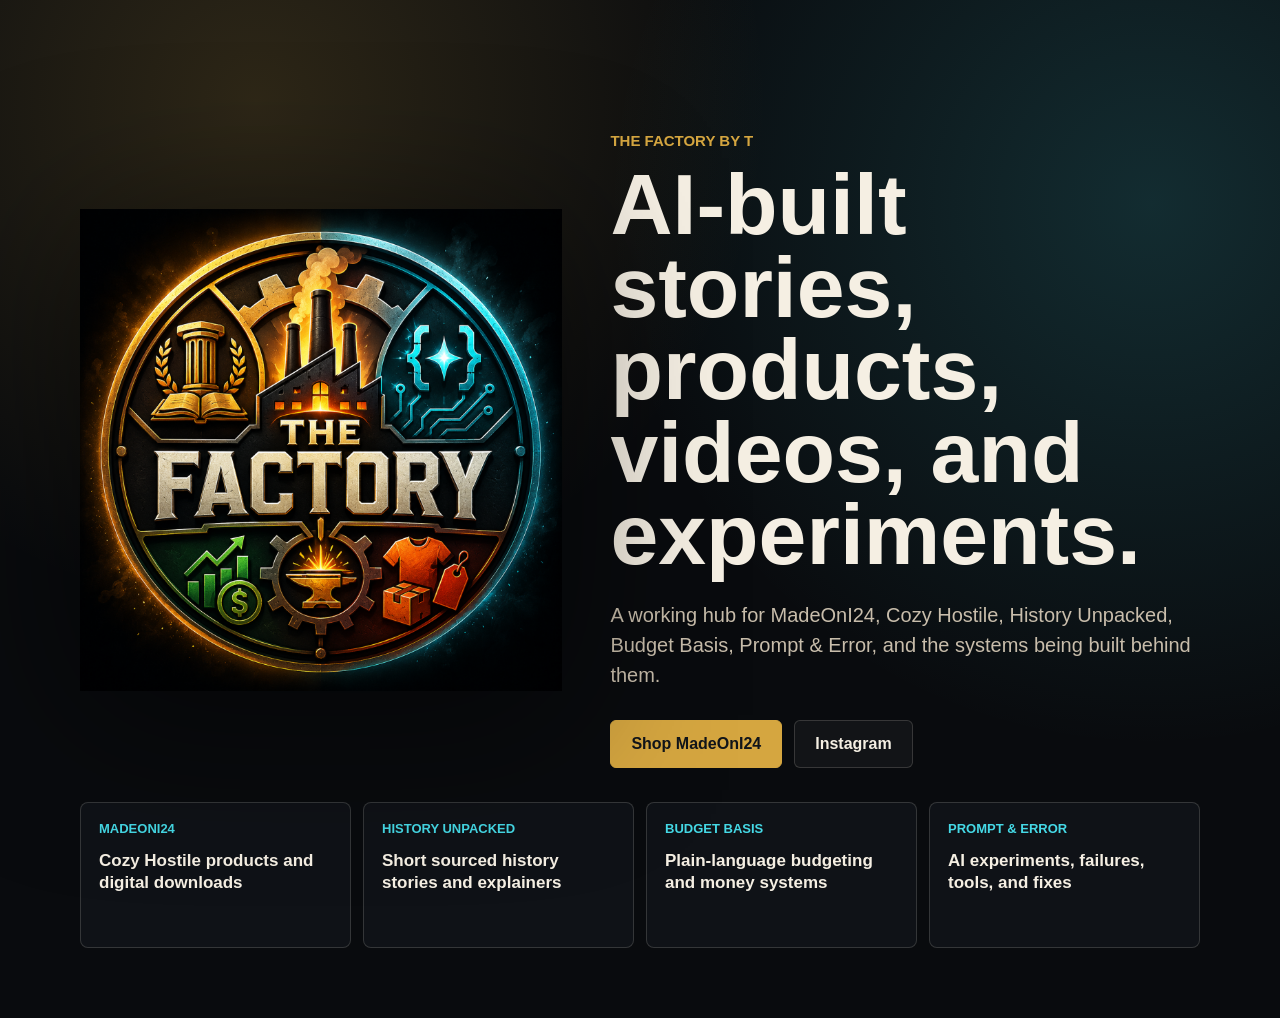
==== index.html @ a79426dd "Create The Factory landing page" ====
<!doctype html>
<html lang="en">
  <head>
    <meta charset="utf-8">
    <meta name="viewport" content="width=device-width, initial-scale=1">
    <meta name="description" content="The Factory by T: AI-built stories, products, videos, and experiments across MadeOnI24, Cozy Hostile, History Unpacked, Budget Basis, and Prompt & Error.">
    <meta name="p:domain_verify" content="b34958ebe663f56168c5a13bfd62f837">
    <meta property="og:title" content="The Factory by T">
    <meta property="og:description" content="AI-built stories, products, videos, and experiments from The Factory.">
    <meta property="og:image" content="assets/the-factory-social-preview.jpg">
    <meta name="twitter:card" content="summary_large_image">
    <title>The Factory by T</title>
    <link rel="stylesheet" href="styles.css">
  </head>
  <body>
    <main class="shell">
      <section class="hero" aria-labelledby="page-title">
        <div class="mark">
          <img src="assets/the-factory-badge.png" alt="The Factory badge with creative, tech, finance, and product icons">
        </div>
        <div class="intro">
          <p class="eyebrow">The Factory by T</p>
          <h1 id="page-title">AI-built stories, products, videos, and experiments.</h1>
          <p class="summary">
            A working hub for MadeOnI24, Cozy Hostile, History Unpacked, Budget Basis,
            Prompt &amp; Error, and the systems being built behind them.
          </p>
          <div class="actions" aria-label="Primary links">
            <a class="primary" href="https://www.etsy.com/shop/MadeOnI24">Shop MadeOnI24</a>
            <a href="https://www.instagram.com/thefactorybyt/">Instagram</a>
          </div>
        </div>
      </section>

      <section class="grid" aria-label="Factory lanes">
        <a class="lane" href="https://www.etsy.com/shop/MadeOnI24">
          <span>MadeOnI24</span>
          <strong>Cozy Hostile products and digital downloads</strong>
        </a>
        <a class="lane" href="https://www.youtube.com/@HistoryUnpacked26">
          <span>History Unpacked</span>
          <strong>Short sourced history stories and explainers</strong>
        </a>
        <a class="lane" href="https://www.youtube.com/@BudgetBasis">
          <span>Budget Basis</span>
          <strong>Plain-language budgeting and money systems</strong>
        </a>
        <a class="lane" href="https://www.youtube.com/@PromptNError">
          <span>Prompt &amp; Error</span>
          <strong>AI experiments, failures, tools, and fixes</strong>
        </a>
      </section>
    </main>
  </body>
</html>
---- styles.css ----
:root {
  color-scheme: dark;
  --bg: #090b0e;
  --panel: #11151a;
  --text: #f5efe3;
  --muted: #c8bdab;
  --gold: #d5a640;
  --cyan: #45d9e6;
  --line: rgba(245, 239, 227, 0.16);
}

* {
  box-sizing: border-box;
}

body {
  margin: 0;
  min-height: 100vh;
  font-family: Arial, Helvetica, sans-serif;
  background:
    radial-gradient(circle at 20% 10%, rgba(213, 166, 64, 0.18), transparent 32rem),
    radial-gradient(circle at 90% 20%, rgba(69, 217, 230, 0.16), transparent 34rem),
    var(--bg);
  color: var(--text);
}

a {
  color: inherit;
  text-decoration: none;
}

.shell {
  width: min(1120px, calc(100% - 32px));
  margin: 0 auto;
  padding: 42px 0;
}

.hero {
  min-height: calc(100vh - 84px);
  display: grid;
  grid-template-columns: minmax(280px, 0.9fr) minmax(280px, 1.1fr);
  gap: 48px;
  align-items: center;
}

.mark img {
  width: 100%;
  max-width: 520px;
  display: block;
  filter: drop-shadow(0 24px 80px rgba(0, 0, 0, 0.55));
}

.eyebrow {
  margin: 0 0 14px;
  color: var(--gold);
  font-size: 15px;
  font-weight: 700;
  letter-spacing: 0;
  text-transform: uppercase;
}

h1 {
  margin: 0;
  max-width: 720px;
  font-size: clamp(44px, 7vw, 86px);
  line-height: 0.96;
  letter-spacing: 0;
}

.summary {
  max-width: 650px;
  margin: 24px 0 0;
  color: var(--muted);
  font-size: 20px;
  line-height: 1.5;
}

.actions {
  display: flex;
  flex-wrap: wrap;
  gap: 12px;
  margin-top: 30px;
}

.actions a {
  min-height: 48px;
  display: inline-flex;
  align-items: center;
  justify-content: center;
  border: 1px solid var(--line);
  padding: 0 20px;
  border-radius: 6px;
  font-weight: 700;
  background: rgba(255, 255, 255, 0.04);
}

.actions .primary {
  color: #11151a;
  border-color: var(--gold);
  background: var(--gold);
}

.grid {
  display: grid;
  grid-template-columns: repeat(4, 1fr);
  gap: 12px;
  margin-top: -56px;
  padding-bottom: 28px;
}

.lane {
  min-height: 146px;
  border: 1px solid var(--line);
  border-radius: 8px;
  background: rgba(17, 21, 26, 0.78);
  padding: 18px;
}

.lane span {
  display: block;
  margin-bottom: 14px;
  color: var(--cyan);
  font-size: 13px;
  font-weight: 700;
  text-transform: uppercase;
}

.lane strong {
  font-size: 17px;
  line-height: 1.28;
}

@media (max-width: 820px) {
  .shell {
    width: min(100% - 24px, 620px);
    padding: 22px 0;
  }

  .hero {
    min-height: auto;
    grid-template-columns: 1fr;
    gap: 24px;
    padding-bottom: 84px;
  }

  .mark img {
    max-width: 360px;
    margin: 0 auto;
  }

  h1 {
    font-size: 46px;
  }

  .summary {
    font-size: 18px;
  }

  .grid {
    grid-template-columns: 1fr;
    margin-top: 0;
  }
}
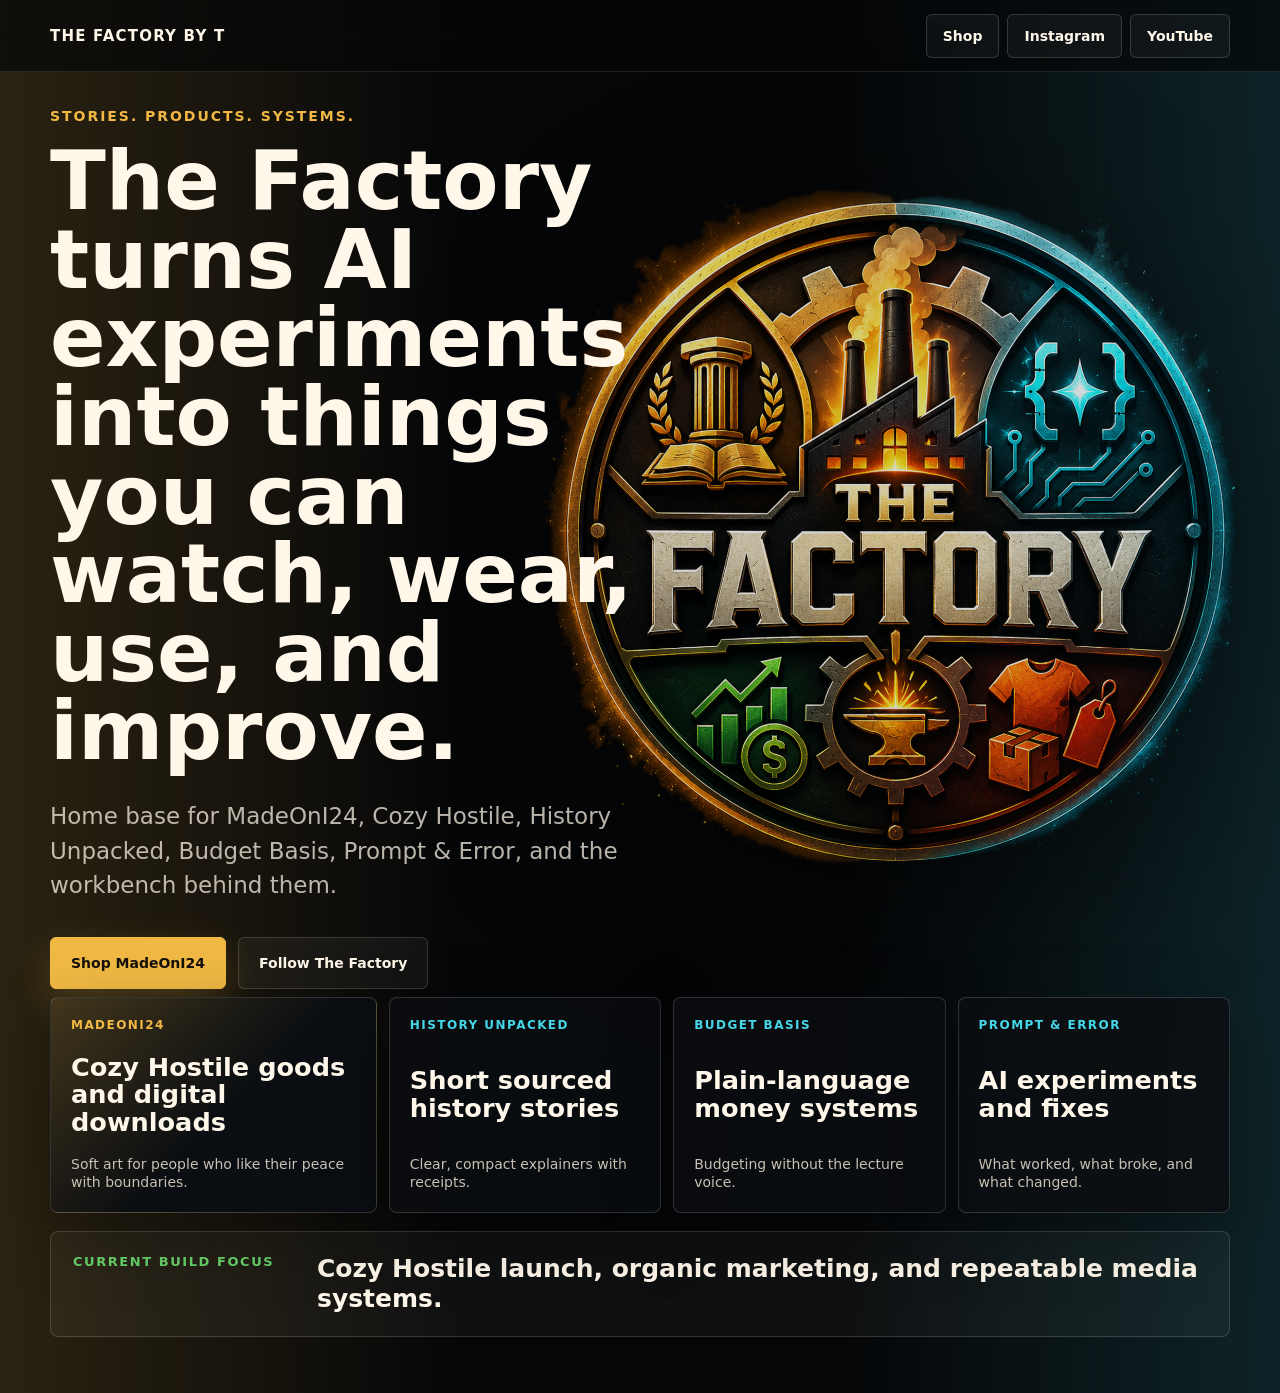
==== commit 5636386b: "Polish The Factory landing page" ====
--- a/index.html
+++ b/index.html
@@ -13,42 +13,60 @@
     <link rel="stylesheet" href="styles.css">
   </head>
   <body>
-    <main class="shell">
+    <header class="topbar" aria-label="The Factory navigation">
+      <a class="brand" href="https://htaed40.github.io/the-factory-by-t/">The Factory by T</a>
+      <nav aria-label="Primary">
+        <a href="https://www.etsy.com/shop/MadeOnI24">Shop</a>
+        <a href="https://www.instagram.com/thefactorybyt/">Instagram</a>
+        <a href="https://www.youtube.com/@HistoryUnpacked26">YouTube</a>
+      </nav>
+    </header>
+
+    <main>
       <section class="hero" aria-labelledby="page-title">
-        <div class="mark">
-          <img src="assets/the-factory-badge.png" alt="The Factory badge with creative, tech, finance, and product icons">
+        <div class="hero-art" aria-hidden="true">
+          <img src="assets/the-factory-badge-cutout.png" alt="">
         </div>
-        <div class="intro">
-          <p class="eyebrow">The Factory by T</p>
-          <h1 id="page-title">AI-built stories, products, videos, and experiments.</h1>
+        <div class="hero-copy">
+          <p class="eyebrow">Stories. Products. Systems.</p>
+          <h1 id="page-title">The Factory turns AI experiments into things you can watch, wear, use, and improve.</h1>
           <p class="summary">
-            A working hub for MadeOnI24, Cozy Hostile, History Unpacked, Budget Basis,
-            Prompt &amp; Error, and the systems being built behind them.
+            Home base for MadeOnI24, Cozy Hostile, History Unpacked, Budget Basis,
+            Prompt &amp; Error, and the workbench behind them.
           </p>
           <div class="actions" aria-label="Primary links">
             <a class="primary" href="https://www.etsy.com/shop/MadeOnI24">Shop MadeOnI24</a>
-            <a href="https://www.instagram.com/thefactorybyt/">Instagram</a>
+            <a href="https://www.instagram.com/thefactorybyt/">Follow The Factory</a>
           </div>
         </div>
       </section>
 
-      <section class="grid" aria-label="Factory lanes">
-        <a class="lane" href="https://www.etsy.com/shop/MadeOnI24">
+      <section class="lanes" aria-label="Factory lanes">
+        <a class="lane feature" href="https://www.etsy.com/shop/MadeOnI24">
           <span>MadeOnI24</span>
-          <strong>Cozy Hostile products and digital downloads</strong>
+          <strong>Cozy Hostile goods and digital downloads</strong>
+          <small>Soft art for people who like their peace with boundaries.</small>
         </a>
         <a class="lane" href="https://www.youtube.com/@HistoryUnpacked26">
           <span>History Unpacked</span>
-          <strong>Short sourced history stories and explainers</strong>
+          <strong>Short sourced history stories</strong>
+          <small>Clear, compact explainers with receipts.</small>
         </a>
         <a class="lane" href="https://www.youtube.com/@BudgetBasis">
           <span>Budget Basis</span>
-          <strong>Plain-language budgeting and money systems</strong>
+          <strong>Plain-language money systems</strong>
+          <small>Budgeting without the lecture voice.</small>
         </a>
         <a class="lane" href="https://www.youtube.com/@PromptNError">
           <span>Prompt &amp; Error</span>
-          <strong>AI experiments, failures, tools, and fixes</strong>
+          <strong>AI experiments and fixes</strong>
+          <small>What worked, what broke, and what changed.</small>
         </a>
+      </section>
+
+      <section class="note" aria-label="Current focus">
+        <p>Current build focus</p>
+        <strong>Cozy Hostile launch, organic marketing, and repeatable media systems.</strong>
       </section>
     </main>
   </body>
--- a/styles.css
+++ b/styles.css
@@ -1,27 +1,57 @@
 :root {
   color-scheme: dark;
-  --bg: #090b0e;
-  --panel: #11151a;
-  --text: #f5efe3;
-  --muted: #c8bdab;
-  --gold: #d5a640;
-  --cyan: #45d9e6;
-  --line: rgba(245, 239, 227, 0.16);
+  --bg: #050608;
+  --ink: #fff7ea;
+  --muted: #c8c0b3;
+  --soft: rgba(255, 247, 234, 0.72);
+  --line: rgba(255, 247, 234, 0.16);
+  --panel: rgba(11, 14, 18, 0.82);
+  --gold: #f1b944;
+  --green: #68d56b;
+  --cyan: #45d7e8;
+  --red: #f16838;
 }
 
 * {
   box-sizing: border-box;
 }
 
+html {
+  background: var(--bg);
+}
+
 body {
+  min-height: 100vh;
   margin: 0;
-  min-height: 100vh;
-  font-family: Arial, Helvetica, sans-serif;
+  font-family:
+    Inter, ui-sans-serif, system-ui, -apple-system, BlinkMacSystemFont, "Segoe UI",
+    sans-serif;
+  color: var(--ink);
   background:
-    radial-gradient(circle at 20% 10%, rgba(213, 166, 64, 0.18), transparent 32rem),
-    radial-gradient(circle at 90% 20%, rgba(69, 217, 230, 0.16), transparent 34rem),
-    var(--bg);
-  color: var(--text);
+    linear-gradient(90deg, rgba(241, 185, 68, 0.16), transparent 36%),
+    linear-gradient(270deg, rgba(69, 215, 232, 0.14), transparent 34%),
+    #050608;
+}
+
+body::before {
+  position: fixed;
+  inset: 0;
+  z-index: -2;
+  content: "";
+  background:
+    linear-gradient(rgba(255, 255, 255, 0.028) 1px, transparent 1px),
+    linear-gradient(90deg, rgba(255, 255, 255, 0.028) 1px, transparent 1px);
+  background-size: 56px 56px;
+  mask-image: linear-gradient(to bottom, black, transparent 78%);
+}
+
+body::after {
+  position: fixed;
+  inset: 0;
+  z-index: -1;
+  content: "";
+  background: linear-gradient(180deg, rgba(5, 6, 8, 0.14), #050608 86%);
+  pointer-events: none;
 }
 
 a {
@@ -29,49 +59,115 @@
   text-decoration: none;
 }
 
-.shell {
-  width: min(1120px, calc(100% - 32px));
-  margin: 0 auto;
-  padding: 42px 0;
+.topbar {
+  position: fixed;
+  top: 0;
+  left: 0;
+  right: 0;
+  z-index: 10;
+  display: flex;
+  align-items: center;
+  justify-content: space-between;
+  gap: 24px;
+  min-height: 72px;
+  padding: 0 max(24px, calc((100vw - 1180px) / 2));
+  border-bottom: 1px solid rgba(255, 247, 234, 0.1);
+  background: rgba(5, 6, 8, 0.68);
+  backdrop-filter: blur(18px);
+}
+
+.brand {
+  font-size: 15px;
+  font-weight: 800;
+  letter-spacing: 0.08em;
+  text-transform: uppercase;
+}
+
+nav {
+  display: flex;
+  flex-wrap: wrap;
+  gap: 8px;
+  justify-content: flex-end;
+}
+
+nav a,
+.actions a {
+  display: inline-flex;
+  align-items: center;
+  justify-content: center;
+  min-height: 44px;
+  border: 1px solid var(--line);
+  border-radius: 6px;
+  padding: 0 16px;
+  font-size: 14px;
+  font-weight: 800;
+  background: rgba(255, 255, 255, 0.045);
+  transition: transform 180ms ease, border-color 180ms ease, background 180ms ease;
+}
+
+nav a:hover,
+.actions a:hover,
+.lane:hover {
+  transform: translateY(-2px);
+  border-color: rgba(255, 247, 234, 0.34);
+}
+
+main {
+  overflow: hidden;
 }
 
 .hero {
-  min-height: calc(100vh - 84px);
+  position: relative;
   display: grid;
-  grid-template-columns: minmax(280px, 0.9fr) minmax(280px, 1.1fr);
-  gap: 48px;
   align-items: center;
-}
-
-.mark img {
+  min-height: 84vh;
+  padding: 108px max(24px, calc((100vw - 1180px) / 2)) 70px;
+}
+
+.hero-art {
+  position: absolute;
+  top: 50%;
+  right: max(24px, calc((100vw - 1180px) / 2 - 360px));
+  width: min(720px, 58vw);
+  transform: translateY(-50%);
+  opacity: 0.84;
+}
+
+.hero-art img {
+  display: block;
   width: 100%;
-  max-width: 520px;
-  display: block;
-  filter: drop-shadow(0 24px 80px rgba(0, 0, 0, 0.55));
+  filter: drop-shadow(0 40px 96px rgba(0, 0, 0, 0.72));
+}
+
+.hero-copy {
+  position: relative;
+  z-index: 1;
+  width: min(670px, 100%);
 }
 
 .eyebrow {
-  margin: 0 0 14px;
+  margin: 0 0 18px;
   color: var(--gold);
-  font-size: 15px;
-  font-weight: 700;
-  letter-spacing: 0;
+  font-size: 14px;
+  font-weight: 900;
+  letter-spacing: 0.14em;
   text-transform: uppercase;
 }
 
 h1 {
+  max-width: 680px;
   margin: 0;
-  max-width: 720px;
-  font-size: clamp(44px, 7vw, 86px);
+  font-size: clamp(46px, 6.4vw, 82px);
   line-height: 0.96;
   letter-spacing: 0;
+  text-wrap: balance;
 }
 
 .summary {
-  max-width: 650px;
-  margin: 24px 0 0;
-  color: var(--muted);
-  font-size: 20px;
+  max-width: 680px;
+  margin: 28px 0 0;
+  color: var(--soft);
+  font-size: clamp(18px, 2vw, 23px);
   line-height: 1.5;
 }
 
@@ -79,85 +175,183 @@
   display: flex;
   flex-wrap: wrap;
   gap: 12px;
-  margin-top: 30px;
+  margin-top: 34px;
 }
 
 .actions a {
-  min-height: 48px;
-  display: inline-flex;
-  align-items: center;
-  justify-content: center;
-  border: 1px solid var(--line);
+  min-height: 52px;
   padding: 0 20px;
-  border-radius: 6px;
-  font-weight: 700;
-  background: rgba(255, 255, 255, 0.04);
 }
 
 .actions .primary {
-  color: #11151a;
+  color: #15100a;
   border-color: var(--gold);
   background: var(--gold);
-}
-
-.grid {
+  box-shadow: 0 14px 38px rgba(241, 185, 68, 0.22);
+}
+
+.lanes {
+  position: relative;
+  z-index: 2;
   display: grid;
-  grid-template-columns: repeat(4, 1fr);
+  grid-template-columns: 1.2fr repeat(3, 1fr);
   gap: 12px;
-  margin-top: -56px;
-  padding-bottom: 28px;
+  width: min(1180px, calc(100% - 48px));
+  margin: -62px auto 0;
 }
 
 .lane {
-  min-height: 146px;
+  display: flex;
+  min-height: 188px;
+  flex-direction: column;
+  justify-content: space-between;
   border: 1px solid var(--line);
   border-radius: 8px;
-  background: rgba(17, 21, 26, 0.78);
-  padding: 18px;
+  padding: 20px;
+  background: var(--panel);
+  box-shadow: 0 22px 70px rgba(0, 0, 0, 0.28);
+  transition: transform 180ms ease, border-color 180ms ease, background 180ms ease;
+}
+
+.lane.feature {
+  background:
+    linear-gradient(135deg, rgba(241, 185, 68, 0.22), rgba(11, 14, 18, 0.88) 54%),
+    var(--panel);
 }
 
 .lane span {
+  color: var(--cyan);
+  font-size: 12px;
+  font-weight: 900;
+  letter-spacing: 0.12em;
+  text-transform: uppercase;
+}
+
+.lane.feature span {
+  color: var(--gold);
+}
+
+.lane strong {
   display: block;
-  margin-bottom: 14px;
-  color: var(--cyan);
+  margin-top: 22px;
+  font-size: clamp(20px, 2vw, 26px);
+  line-height: 1.08;
+}
+
+.lane small {
+  display: block;
+  margin-top: 18px;
+  color: var(--muted);
+  font-size: 14px;
+  line-height: 1.35;
+}
+
+.note {
+  display: grid;
+  grid-template-columns: 220px 1fr;
+  gap: 24px;
+  width: min(1180px, calc(100% - 48px));
+  margin: 18px auto 56px;
+  border: 1px solid var(--line);
+  border-radius: 8px;
+  padding: 22px;
+  background: rgba(255, 247, 234, 0.045);
+}
+
+.note p {
+  margin: 0;
+  color: var(--green);
   font-size: 13px;
-  font-weight: 700;
+  font-weight: 900;
+  letter-spacing: 0.12em;
   text-transform: uppercase;
 }
 
-.lane strong {
-  font-size: 17px;
-  line-height: 1.28;
-}
-
-@media (max-width: 820px) {
-  .shell {
-    width: min(100% - 24px, 620px);
-    padding: 22px 0;
+.note strong {
+  font-size: clamp(18px, 2vw, 25px);
+  line-height: 1.2;
+}
+
+@media (prefers-reduced-motion: reduce) {
+  *,
+  *::before,
+  *::after {
+    scroll-behavior: auto !important;
+    transition: none !important;
+  }
+}
+
+@media (max-width: 980px) {
+  .topbar {
+    position: static;
+    min-height: auto;
+    align-items: flex-start;
+    padding: 18px 18px 0;
+    border-bottom: 0;
+    background: transparent;
+    backdrop-filter: none;
   }
 
   .hero {
     min-height: auto;
+    padding: 42px 18px 76px;
+  }
+
+  .hero-art {
+    top: 28px;
+    right: -110px;
+    width: min(520px, 86vw);
+    transform: none;
+    opacity: 0.42;
+  }
+
+  h1 {
+    font-size: clamp(44px, 14vw, 72px);
+  }
+
+  .lanes {
+    grid-template-columns: 1fr 1fr;
+    width: calc(100% - 36px);
+  }
+
+  .note {
     grid-template-columns: 1fr;
-    gap: 24px;
-    padding-bottom: 84px;
-  }
-
-  .mark img {
-    max-width: 360px;
-    margin: 0 auto;
-  }
-
-  h1 {
-    font-size: 46px;
+    width: calc(100% - 36px);
+  }
+}
+
+@media (max-width: 640px) {
+  .topbar {
+    display: block;
+  }
+
+  nav {
+    justify-content: flex-start;
+    margin-top: 14px;
+  }
+
+  nav a {
+    min-height: 38px;
+    padding: 0 12px;
+  }
+
+  .hero {
+    padding-top: 38px;
   }
 
   .summary {
-    font-size: 18px;
-  }
-
-  .grid {
+    font-size: 17px;
+  }
+
+  .actions a {
+    width: 100%;
+  }
+
+  .lanes {
     grid-template-columns: 1fr;
-    margin-top: 0;
-  }
-}
+  }
+
+  .lane {
+    min-height: 150px;
+  }
+}
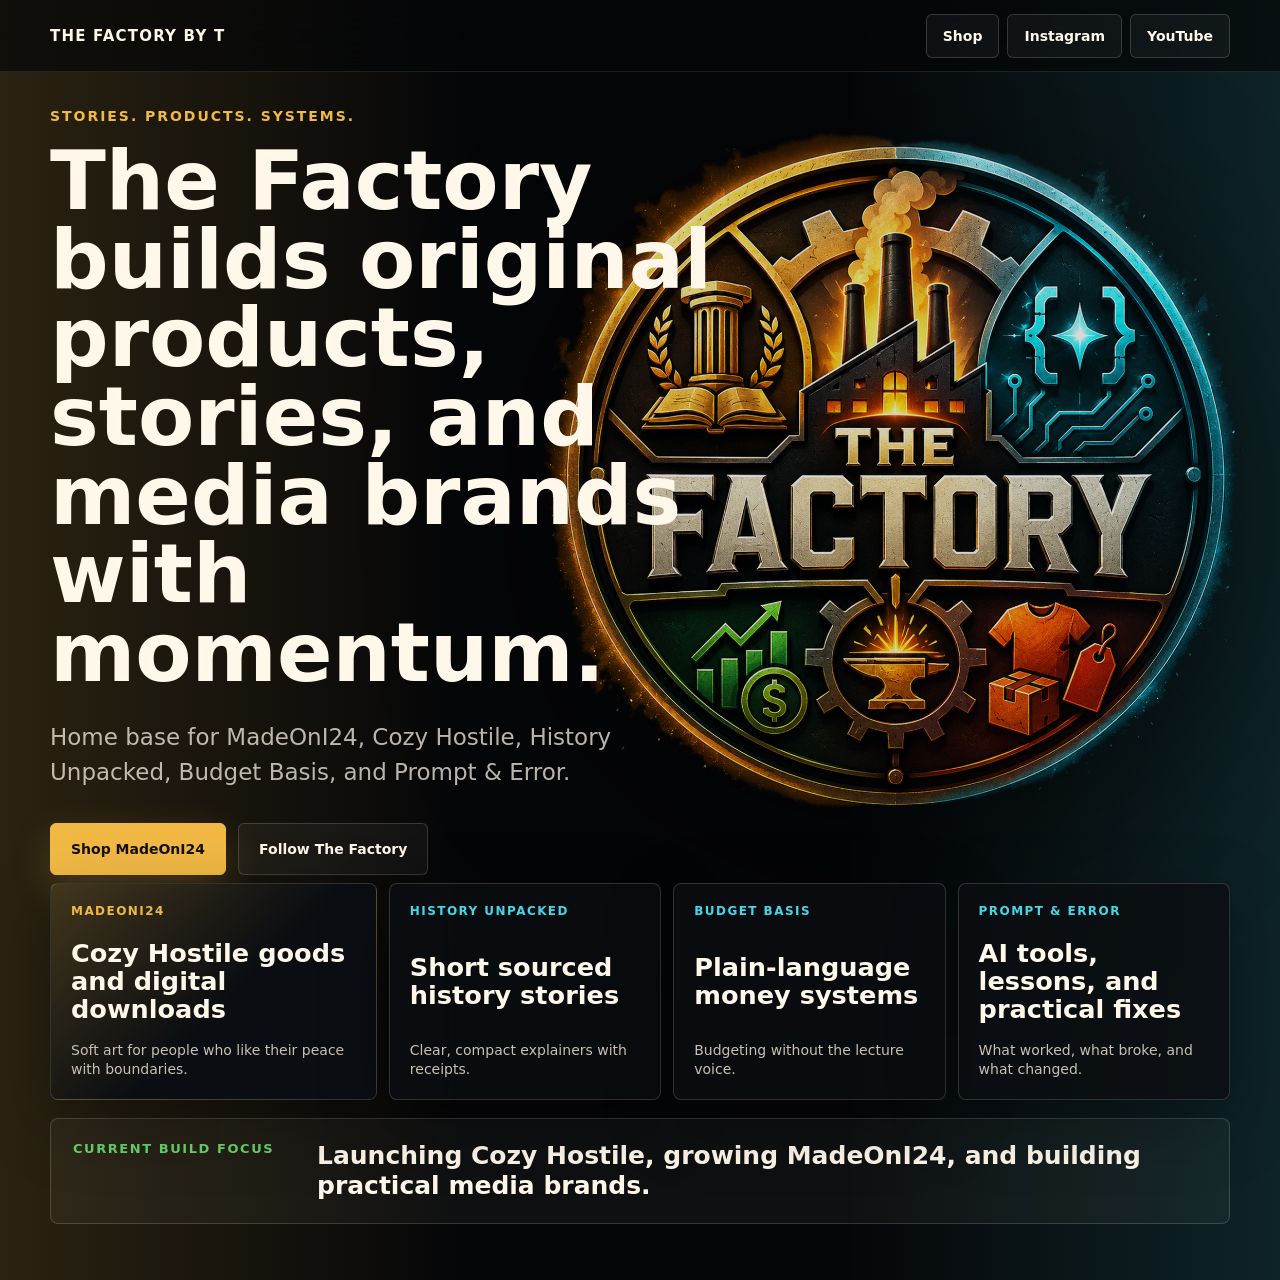
==== commit 8ca65110: "Refine landing page business positioning" ====
--- a/index.html
+++ b/index.html
@@ -3,10 +3,10 @@
   <head>
     <meta charset="utf-8">
     <meta name="viewport" content="width=device-width, initial-scale=1">
-    <meta name="description" content="The Factory by T: AI-built stories, products, videos, and experiments across MadeOnI24, Cozy Hostile, History Unpacked, Budget Basis, and Prompt & Error.">
+    <meta name="description" content="The Factory by T is a creative commerce and media studio building original products, stories, and practical content brands.">
     <meta name="p:domain_verify" content="b34958ebe663f56168c5a13bfd62f837">
     <meta property="og:title" content="The Factory by T">
-    <meta property="og:description" content="AI-built stories, products, videos, and experiments from The Factory.">
+    <meta property="og:description" content="Original products, stories, and practical media from The Factory by T.">
     <meta property="og:image" content="assets/the-factory-social-preview.jpg">
     <meta name="twitter:card" content="summary_large_image">
     <title>The Factory by T</title>
@@ -29,10 +29,10 @@
         </div>
         <div class="hero-copy">
           <p class="eyebrow">Stories. Products. Systems.</p>
-          <h1 id="page-title">The Factory turns AI experiments into things you can watch, wear, use, and improve.</h1>
+          <h1 id="page-title">The Factory builds original products, stories, and media brands with momentum.</h1>
           <p class="summary">
             Home base for MadeOnI24, Cozy Hostile, History Unpacked, Budget Basis,
-            Prompt &amp; Error, and the workbench behind them.
+            and Prompt &amp; Error.
           </p>
           <div class="actions" aria-label="Primary links">
             <a class="primary" href="https://www.etsy.com/shop/MadeOnI24">Shop MadeOnI24</a>
@@ -59,14 +59,14 @@
         </a>
         <a class="lane" href="https://www.youtube.com/@PromptNError">
           <span>Prompt &amp; Error</span>
-          <strong>AI experiments and fixes</strong>
+          <strong>AI tools, lessons, and practical fixes</strong>
           <small>What worked, what broke, and what changed.</small>
         </a>
       </section>
 
       <section class="note" aria-label="Current focus">
         <p>Current build focus</p>
-        <strong>Cozy Hostile launch, organic marketing, and repeatable media systems.</strong>
+        <strong>Launching Cozy Hostile, growing MadeOnI24, and building practical media brands.</strong>
       </section>
     </main>
   </body>
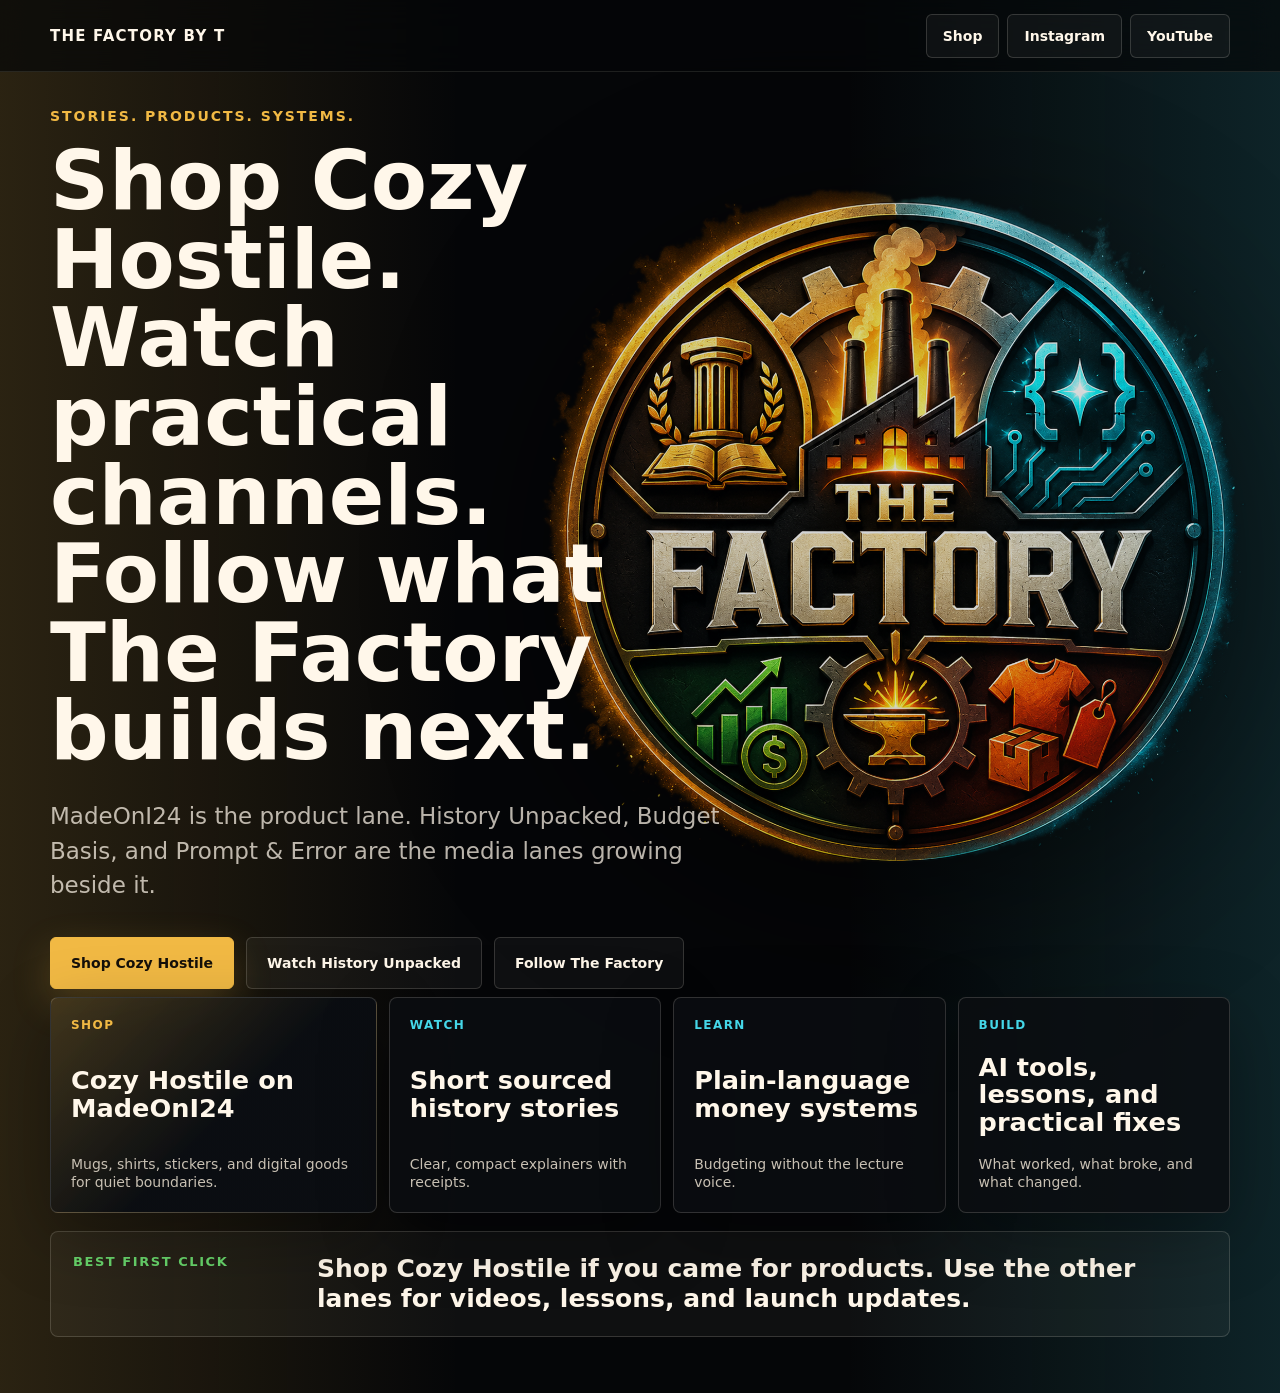
==== commit 1c5b95bb: "Improve landing page conversion tracking" ====
--- a/index.html
+++ b/index.html
@@ -16,9 +16,9 @@
     <header class="topbar" aria-label="The Factory navigation">
       <a class="brand" href="https://htaed40.github.io/the-factory-by-t/">The Factory by T</a>
       <nav aria-label="Primary">
-        <a href="https://www.etsy.com/shop/MadeOnI24">Shop</a>
+        <a href="https://www.etsy.com/shop/MadeOnI24" data-track data-campaign="cozy_hostile_launch">Shop</a>
         <a href="https://www.instagram.com/thefactorybyt/">Instagram</a>
-        <a href="https://www.youtube.com/@HistoryUnpacked26">YouTube</a>
+        <a href="https://www.youtube.com/@HistoryUnpacked26" data-track data-campaign="history_unpacked">YouTube</a>
       </nav>
     </header>
 
@@ -29,45 +29,63 @@
         </div>
         <div class="hero-copy">
           <p class="eyebrow">Stories. Products. Systems.</p>
-          <h1 id="page-title">The Factory builds original products, stories, and media brands with momentum.</h1>
+          <h1 id="page-title">Shop Cozy Hostile. Watch practical channels. Follow what The Factory builds next.</h1>
           <p class="summary">
-            Home base for MadeOnI24, Cozy Hostile, History Unpacked, Budget Basis,
-            and Prompt &amp; Error.
+            MadeOnI24 is the product lane. History Unpacked, Budget Basis, and
+            Prompt &amp; Error are the media lanes growing beside it.
           </p>
           <div class="actions" aria-label="Primary links">
-            <a class="primary" href="https://www.etsy.com/shop/MadeOnI24">Shop MadeOnI24</a>
+            <a class="primary" href="https://www.etsy.com/shop/MadeOnI24" data-track data-campaign="cozy_hostile_launch">Shop Cozy Hostile</a>
+            <a href="https://www.youtube.com/@HistoryUnpacked26" data-track data-campaign="history_unpacked">Watch History Unpacked</a>
             <a href="https://www.instagram.com/thefactorybyt/">Follow The Factory</a>
           </div>
         </div>
       </section>
 
       <section class="lanes" aria-label="Factory lanes">
-        <a class="lane feature" href="https://www.etsy.com/shop/MadeOnI24">
-          <span>MadeOnI24</span>
-          <strong>Cozy Hostile goods and digital downloads</strong>
-          <small>Soft art for people who like their peace with boundaries.</small>
+        <a class="lane feature" href="https://www.etsy.com/shop/MadeOnI24" data-track data-campaign="cozy_hostile_launch">
+          <span>Shop</span>
+          <strong>Cozy Hostile on MadeOnI24</strong>
+          <small>Mugs, shirts, stickers, and digital goods for quiet boundaries.</small>
         </a>
-        <a class="lane" href="https://www.youtube.com/@HistoryUnpacked26">
-          <span>History Unpacked</span>
+        <a class="lane" href="https://www.youtube.com/@HistoryUnpacked26" data-track data-campaign="history_unpacked">
+          <span>Watch</span>
           <strong>Short sourced history stories</strong>
           <small>Clear, compact explainers with receipts.</small>
         </a>
-        <a class="lane" href="https://www.youtube.com/@BudgetBasis">
-          <span>Budget Basis</span>
+        <a class="lane" href="https://www.youtube.com/@BudgetBasis" data-track data-campaign="budget_basis">
+          <span>Learn</span>
           <strong>Plain-language money systems</strong>
           <small>Budgeting without the lecture voice.</small>
         </a>
-        <a class="lane" href="https://www.youtube.com/@PromptNError">
-          <span>Prompt &amp; Error</span>
+        <a class="lane" href="https://www.youtube.com/@PromptNError" data-track data-campaign="prompt_error">
+          <span>Build</span>
           <strong>AI tools, lessons, and practical fixes</strong>
           <small>What worked, what broke, and what changed.</small>
         </a>
       </section>
 
       <section class="note" aria-label="Current focus">
-        <p>Current build focus</p>
-        <strong>Launching Cozy Hostile, growing MadeOnI24, and building practical media brands.</strong>
+        <p>Best first click</p>
+        <strong>Shop Cozy Hostile if you came for products. Use the other lanes for videos, lessons, and launch updates.</strong>
       </section>
     </main>
+    <script>
+      (() => {
+        const incoming = new URLSearchParams(window.location.search);
+        const source = incoming.get("utm_source") || "the_factory_landing";
+        const medium = incoming.get("utm_medium") || "site";
+        document.querySelectorAll("a[data-track]").forEach((link) => {
+          const url = new URL(link.href);
+          url.searchParams.set("utm_source", source);
+          url.searchParams.set("utm_medium", medium);
+          url.searchParams.set(
+            "utm_campaign",
+            link.dataset.campaign || incoming.get("utm_campaign") || "factory_launch"
+          );
+          link.href = url.toString();
+        });
+      })();
+    </script>
   </body>
 </html>
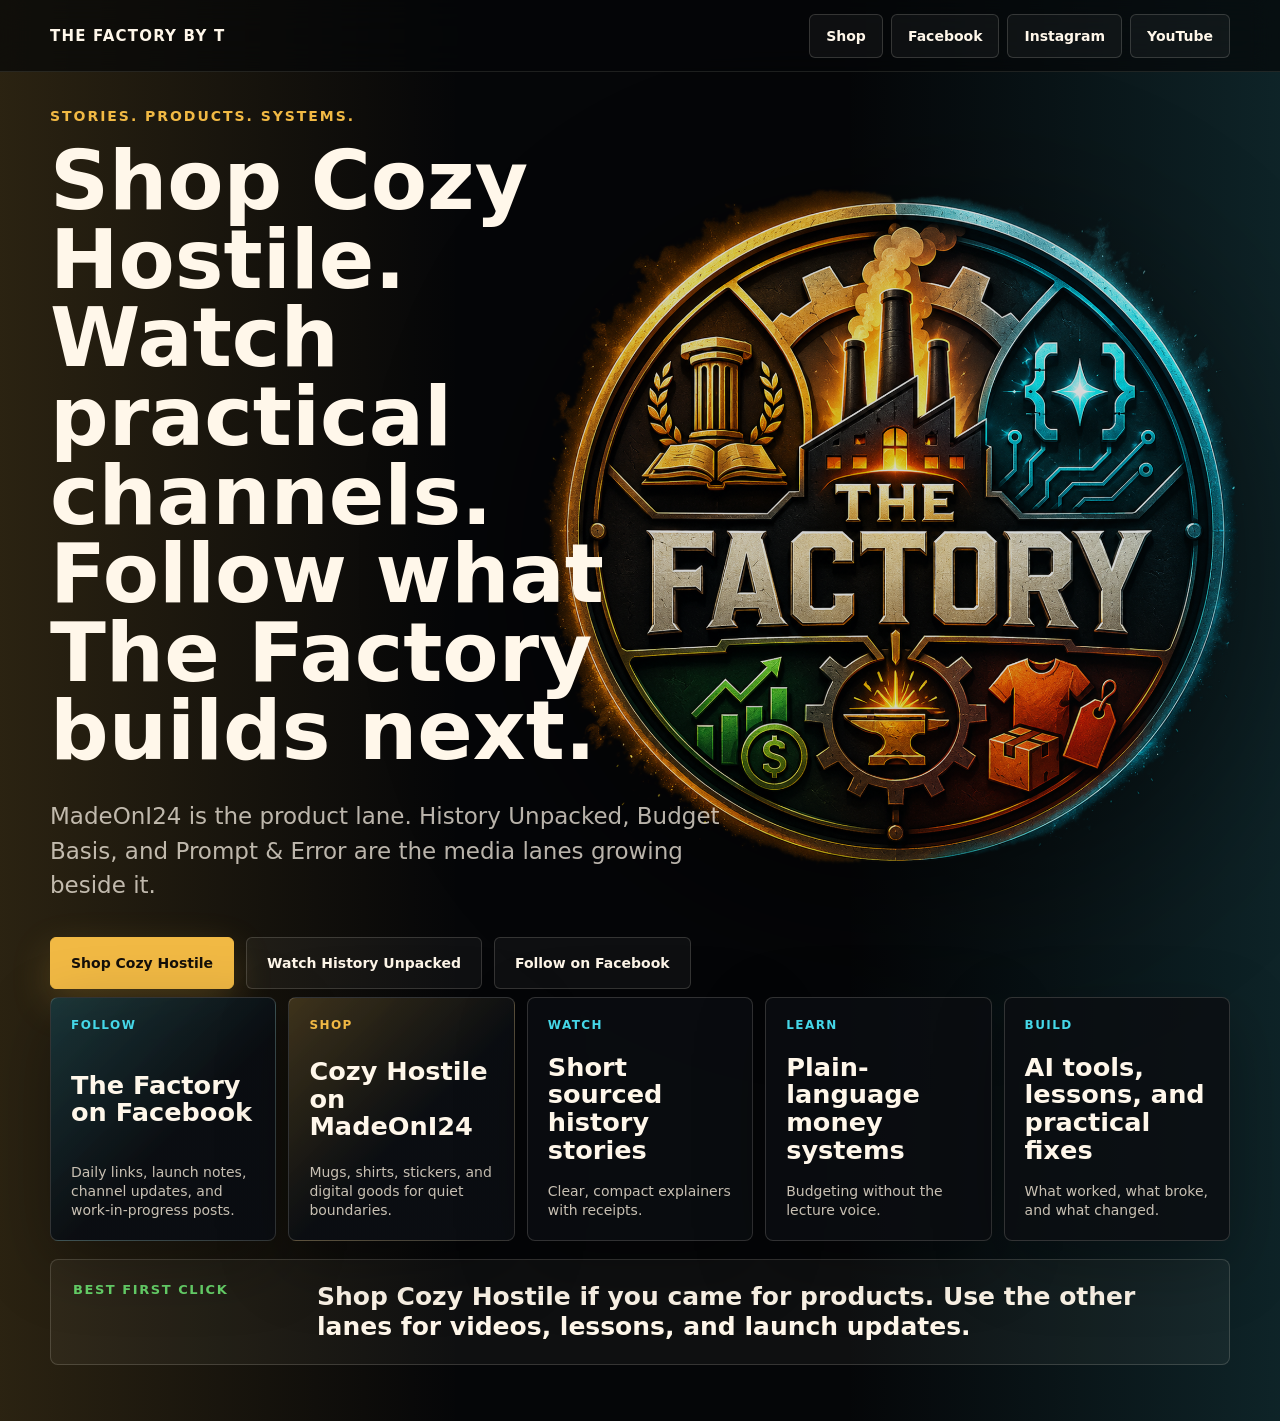
==== commit c4601f53: "Add Facebook follow link to landing page" ====
--- a/index.html
+++ b/index.html
@@ -17,6 +17,7 @@
       <a class="brand" href="https://htaed40.github.io/the-factory-by-t/">The Factory by T</a>
       <nav aria-label="Primary">
         <a href="https://www.etsy.com/shop/MadeOnI24" data-track data-campaign="cozy_hostile_launch">Shop</a>
+        <a href="https://www.facebook.com/profile.php?id=61591492502762" data-track data-campaign="facebook_follow">Facebook</a>
         <a href="https://www.instagram.com/thefactorybyt/">Instagram</a>
         <a href="https://www.youtube.com/@HistoryUnpacked26" data-track data-campaign="history_unpacked">YouTube</a>
       </nav>
@@ -37,12 +38,17 @@
           <div class="actions" aria-label="Primary links">
             <a class="primary" href="https://www.etsy.com/shop/MadeOnI24" data-track data-campaign="cozy_hostile_launch">Shop Cozy Hostile</a>
             <a href="https://www.youtube.com/@HistoryUnpacked26" data-track data-campaign="history_unpacked">Watch History Unpacked</a>
-            <a href="https://www.instagram.com/thefactorybyt/">Follow The Factory</a>
+            <a href="https://www.facebook.com/profile.php?id=61591492502762" data-track data-campaign="facebook_follow">Follow on Facebook</a>
           </div>
         </div>
       </section>
 
       <section class="lanes" aria-label="Factory lanes">
+        <a class="lane social" href="https://www.facebook.com/profile.php?id=61591492502762" data-track data-campaign="facebook_follow">
+          <span>Follow</span>
+          <strong>The Factory on Facebook</strong>
+          <small>Daily links, launch notes, channel updates, and work-in-progress posts.</small>
+        </a>
         <a class="lane feature" href="https://www.etsy.com/shop/MadeOnI24" data-track data-campaign="cozy_hostile_launch">
           <span>Shop</span>
           <strong>Cozy Hostile on MadeOnI24</strong>
--- a/styles.css
+++ b/styles.css
@@ -194,7 +194,7 @@
   position: relative;
   z-index: 2;
   display: grid;
-  grid-template-columns: 1.2fr repeat(3, 1fr);
+  grid-template-columns: repeat(5, minmax(0, 1fr));
   gap: 12px;
   width: min(1180px, calc(100% - 48px));
   margin: -62px auto 0;
@@ -219,6 +219,12 @@
     var(--panel);
 }
 
+.lane.social {
+  background:
+    linear-gradient(135deg, rgba(69, 215, 232, 0.18), rgba(11, 14, 18, 0.88) 56%),
+    var(--panel);
+}
+
 .lane span {
   color: var(--cyan);
   font-size: 12px;
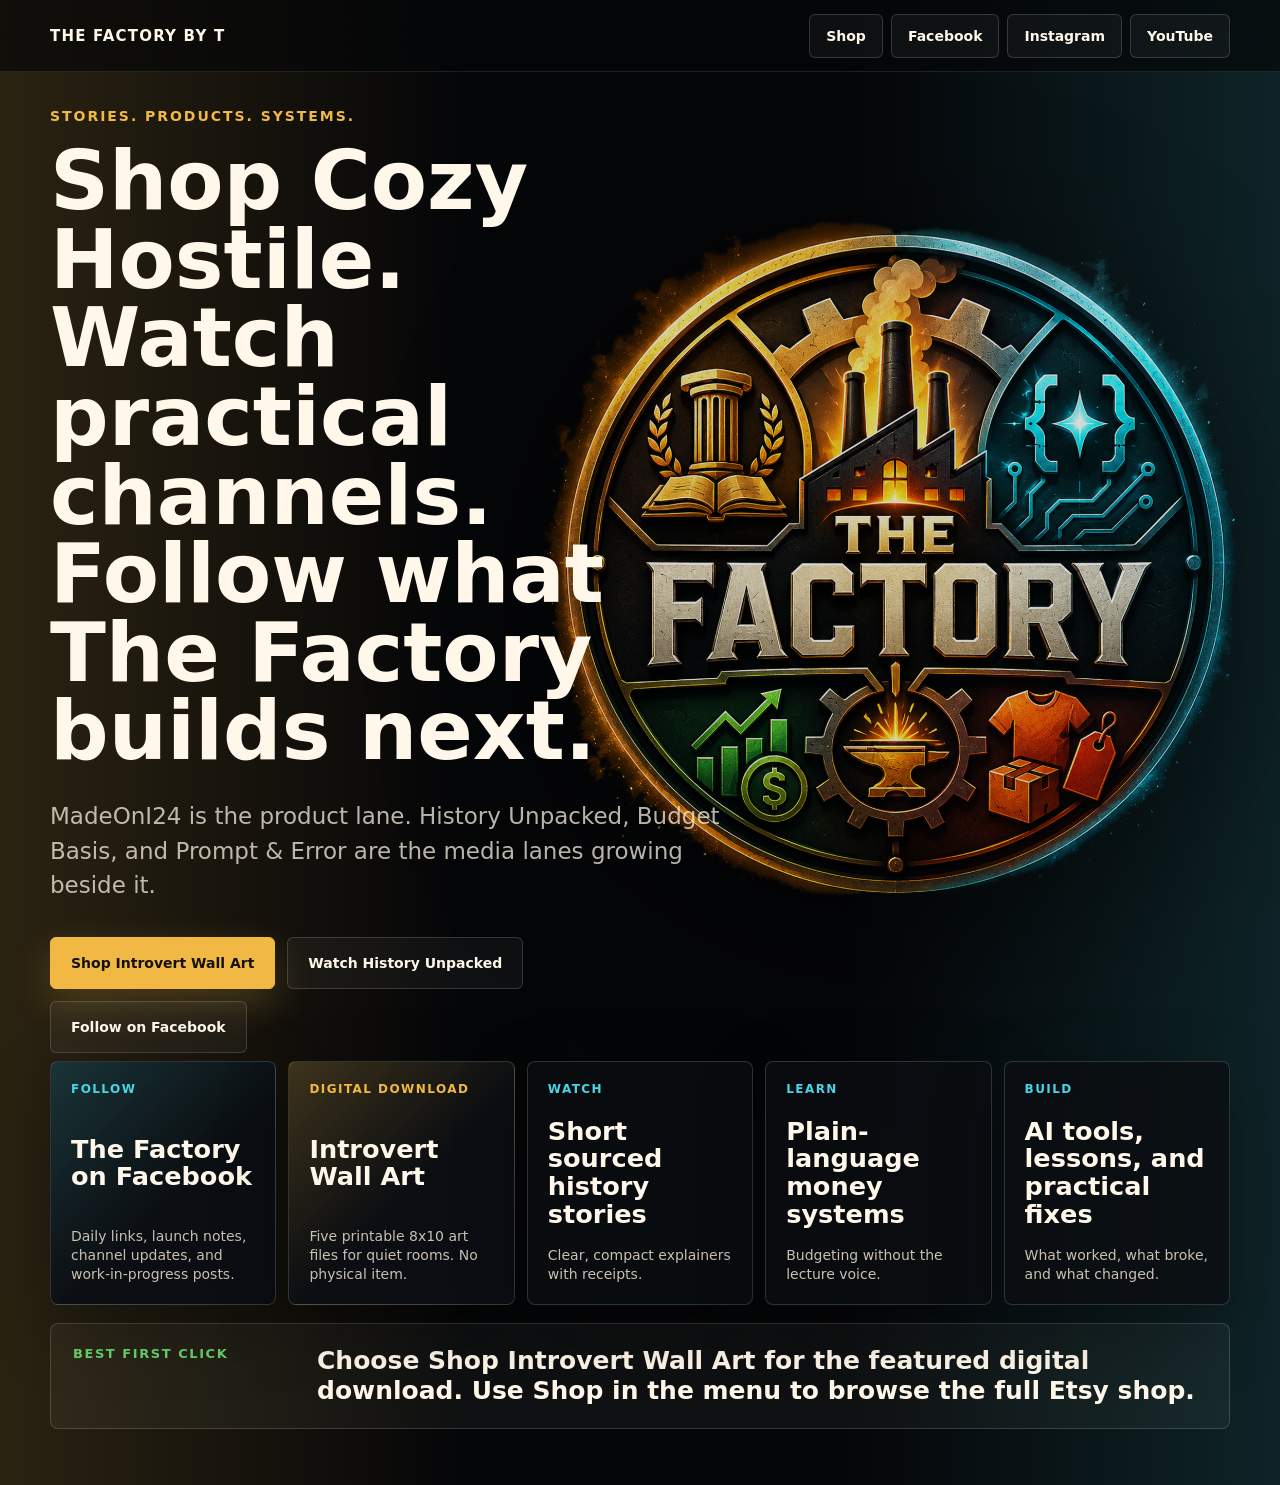
==== commit 38af2b44: "Link featured introvert wall art directly from landing page" ====
--- a/index.html
+++ b/index.html
@@ -17,7 +17,7 @@
       <a class="brand" href="https://htaed40.github.io/the-factory-by-t/">The Factory by T</a>
       <nav aria-label="Primary">
         <a href="https://www.etsy.com/shop/MadeOnI24" data-track data-campaign="cozy_hostile_launch">Shop</a>
-        <a href="https://www.facebook.com/profile.php?id=61591492502762" data-track data-campaign="facebook_follow">Facebook</a>
+        <a href="https://www.facebook.com/thefactorybyt" data-track data-campaign="facebook_follow">Facebook</a>
         <a href="https://www.instagram.com/thefactorybyt/">Instagram</a>
         <a href="https://www.youtube.com/@HistoryUnpacked26" data-track data-campaign="history_unpacked">YouTube</a>
       </nav>
@@ -36,23 +36,23 @@
             Prompt &amp; Error are the media lanes growing beside it.
           </p>
           <div class="actions" aria-label="Primary links">
-            <a class="primary" href="https://www.etsy.com/shop/MadeOnI24" data-track data-campaign="cozy_hostile_launch">Shop Cozy Hostile</a>
+            <a class="primary" href="https://www.etsy.com/listing/4524348484/introvert-wall-art-print-set-cozy" data-track data-campaign="introvert_wall_art_4524348484">Shop Introvert Wall Art</a>
             <a href="https://www.youtube.com/@HistoryUnpacked26" data-track data-campaign="history_unpacked">Watch History Unpacked</a>
-            <a href="https://www.facebook.com/profile.php?id=61591492502762" data-track data-campaign="facebook_follow">Follow on Facebook</a>
+            <a href="https://www.facebook.com/thefactorybyt" data-track data-campaign="facebook_follow">Follow on Facebook</a>
           </div>
         </div>
       </section>
 
       <section class="lanes" aria-label="Factory lanes">
-        <a class="lane social" href="https://www.facebook.com/profile.php?id=61591492502762" data-track data-campaign="facebook_follow">
+        <a class="lane social" href="https://www.facebook.com/thefactorybyt" data-track data-campaign="facebook_follow">
           <span>Follow</span>
           <strong>The Factory on Facebook</strong>
           <small>Daily links, launch notes, channel updates, and work-in-progress posts.</small>
         </a>
-        <a class="lane feature" href="https://www.etsy.com/shop/MadeOnI24" data-track data-campaign="cozy_hostile_launch">
-          <span>Shop</span>
-          <strong>Cozy Hostile on MadeOnI24</strong>
-          <small>Mugs, shirts, stickers, and digital goods for quiet boundaries.</small>
+        <a class="lane feature" href="https://www.etsy.com/listing/4524348484/introvert-wall-art-print-set-cozy" data-track data-campaign="introvert_wall_art_4524348484">
+          <span>Digital download</span>
+          <strong>Introvert Wall Art</strong>
+          <small>Five printable 8x10 art files for quiet rooms. No physical item.</small>
         </a>
         <a class="lane" href="https://www.youtube.com/@HistoryUnpacked26" data-track data-campaign="history_unpacked">
           <span>Watch</span>
@@ -73,7 +73,7 @@
 
       <section class="note" aria-label="Current focus">
         <p>Best first click</p>
-        <strong>Shop Cozy Hostile if you came for products. Use the other lanes for videos, lessons, and launch updates.</strong>
+        <strong>Choose Shop Introvert Wall Art for the featured digital download. Use Shop in the menu to browse the full Etsy shop.</strong>
       </section>
     </main>
     <script>
--- a/styles.css
+++ b/styles.css
@@ -278,6 +278,29 @@
   line-height: 1.2;
 }
 
+.policy-page {
+  width: min(880px, calc(100% - 40px));
+  margin: 0 auto;
+  padding: 4rem 0 5rem;
+}
+
+.policy-page h1 {
+  margin: 0 0 0.75rem;
+  font-size: clamp(2.25rem, 6vw, 4.25rem);
+  line-height: 0.95;
+}
+
+.policy-page h2 {
+  margin: 2rem 0 0.65rem;
+  font-size: 1.2rem;
+}
+
+.policy-page p {
+  max-width: 72ch;
+  color: var(--muted);
+  line-height: 1.65;
+}
+
 @media (prefers-reduced-motion: reduce) {
   *,
   *::before,
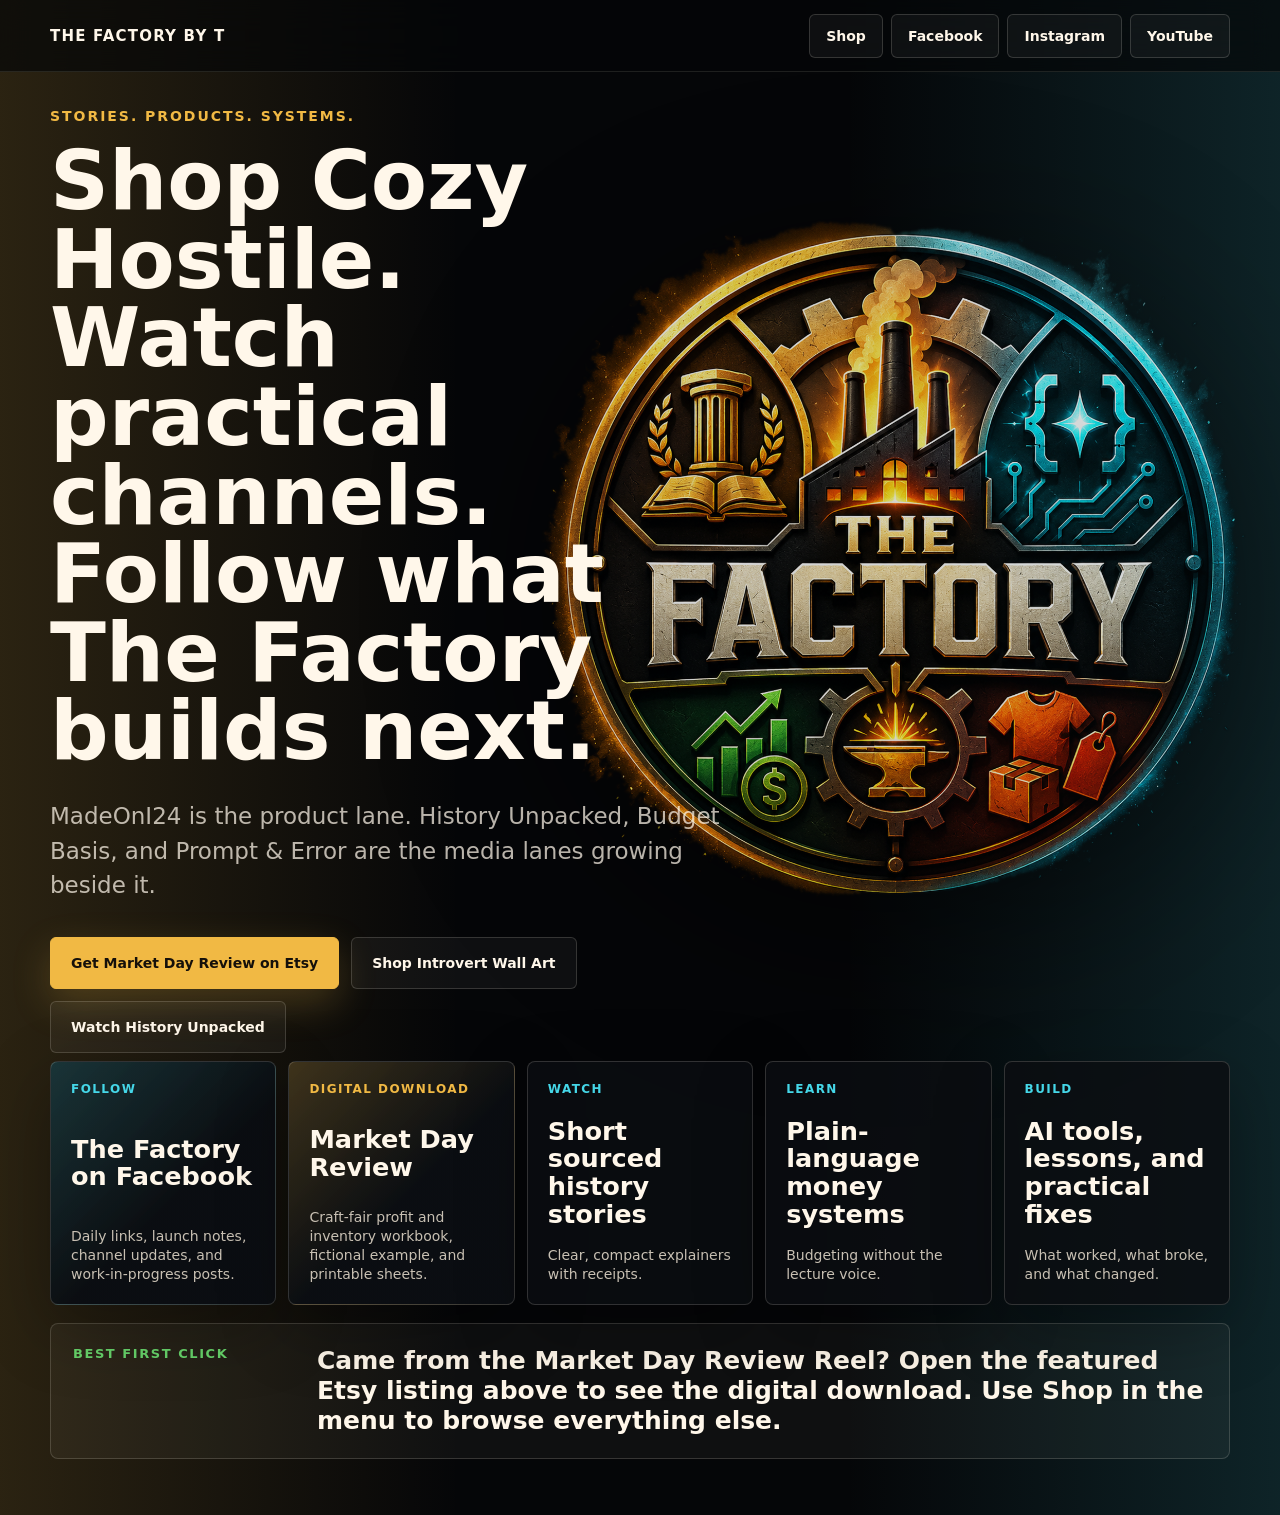
==== commit afd08cdc: "Feature Market Day Review on Factory landing page" ====
--- a/index.html
+++ b/index.html
@@ -36,9 +36,9 @@
             Prompt &amp; Error are the media lanes growing beside it.
           </p>
           <div class="actions" aria-label="Primary links">
-            <a class="primary" href="https://www.etsy.com/listing/4524348484/introvert-wall-art-print-set-cozy" data-track data-campaign="introvert_wall_art_4524348484">Shop Introvert Wall Art</a>
+            <a class="primary" href="https://www.etsy.com/listing/4584700802/craft-fair-profit-and-inventory-tracker" data-track data-campaign="market_day_review_4584700802">Get Market Day Review on Etsy</a>
+            <a href="https://www.etsy.com/listing/4524348484/introvert-wall-art-print-set-cozy" data-track data-campaign="introvert_wall_art_4524348484">Shop Introvert Wall Art</a>
             <a href="https://www.youtube.com/@HistoryUnpacked26" data-track data-campaign="history_unpacked">Watch History Unpacked</a>
-            <a href="https://www.facebook.com/thefactorybyt" data-track data-campaign="facebook_follow">Follow on Facebook</a>
           </div>
         </div>
       </section>
@@ -49,10 +49,10 @@
           <strong>The Factory on Facebook</strong>
           <small>Daily links, launch notes, channel updates, and work-in-progress posts.</small>
         </a>
-        <a class="lane feature" href="https://www.etsy.com/listing/4524348484/introvert-wall-art-print-set-cozy" data-track data-campaign="introvert_wall_art_4524348484">
+        <a class="lane feature" href="https://www.etsy.com/listing/4584700802/craft-fair-profit-and-inventory-tracker" data-track data-campaign="market_day_review_4584700802">
           <span>Digital download</span>
-          <strong>Introvert Wall Art</strong>
-          <small>Five printable 8x10 art files for quiet rooms. No physical item.</small>
+          <strong>Market Day Review</strong>
+          <small>Craft-fair profit and inventory workbook, fictional example, and printable sheets.</small>
         </a>
         <a class="lane" href="https://www.youtube.com/@HistoryUnpacked26" data-track data-campaign="history_unpacked">
           <span>Watch</span>
@@ -73,7 +73,7 @@
 
       <section class="note" aria-label="Current focus">
         <p>Best first click</p>
-        <strong>Choose Shop Introvert Wall Art for the featured digital download. Use Shop in the menu to browse the full Etsy shop.</strong>
+        <strong>Came from the Market Day Review Reel? Open the featured Etsy listing above to see the digital download. Use Shop in the menu to browse everything else.</strong>
       </section>
     </main>
     <script>
